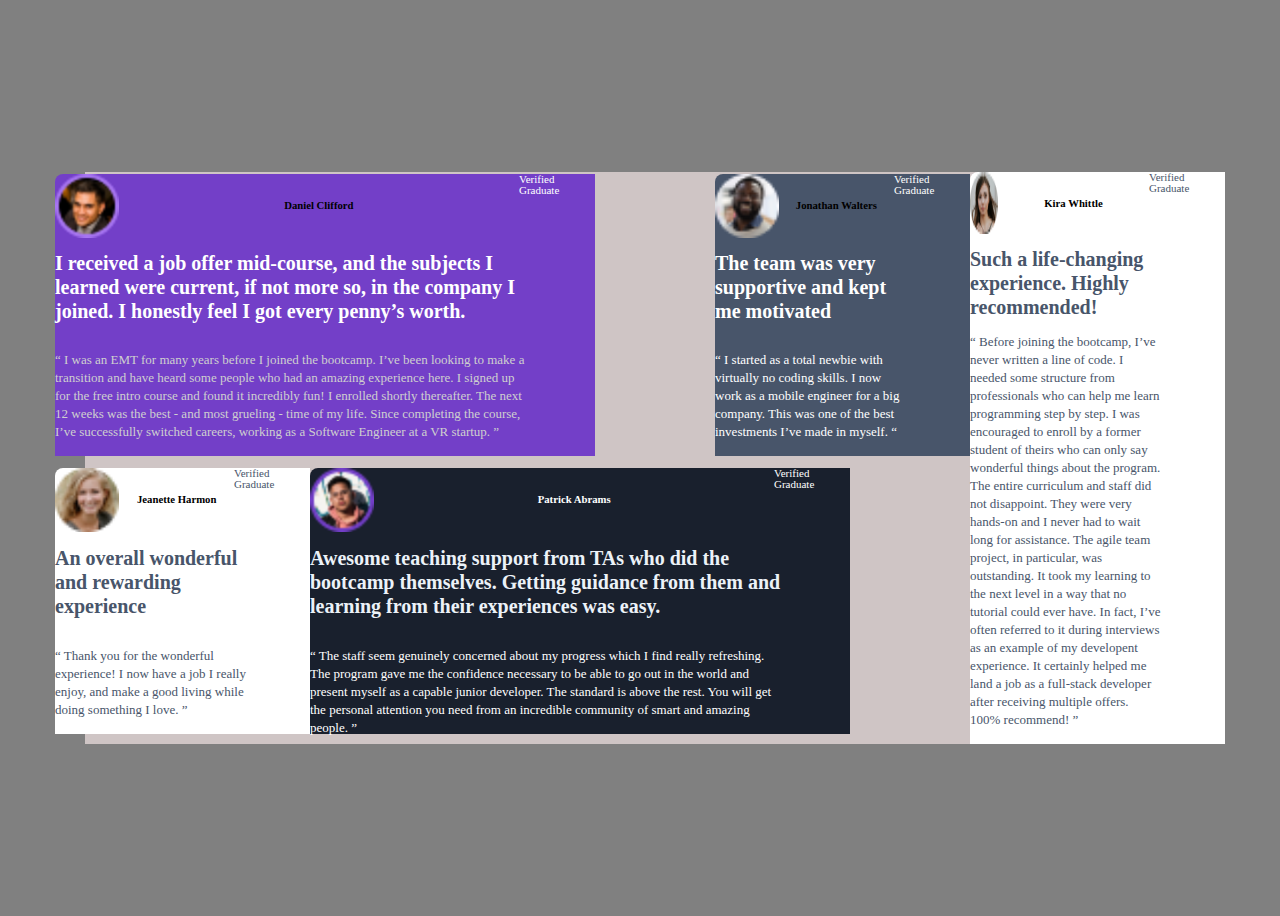
==== idnex.html @ 56b80c27 "hj" ====
<!DOCTYPE html>
<html lang="en">
  <head>
    <meta charset="UTF-8" />
    <meta name="viewport" content="width=device-width, initial-scale=1.0" />
    <link rel="stylesheet" href="style.css" />
    <title>Document</title>
  </head>
  <body>
    <div class="container">
      <div class="boxviol">
        <div class="boxhed">
          <img src="./images/deniel.png" alt="deniel" />
          <h6 class="name">Daniel Clifford</h6>
          <span class="status colorw"> Verified Graduate</span>
        </div>

        <h1 class="heading">
          I received a job offer mid-course, and the subjects I learned were
          current, if not more so, in the company I joined. I honestly feel I
          got every penny’s worth.
        </h1>
        <p class="about">
          “ I was an EMT for many years before I joined the bootcamp. I’ve been
          looking to make a transition and have heard some people who had an
          amazing experience here. I signed up for the free intro course and
          found it incredibly fun! I enrolled shortly thereafter. The next 12
          weeks was the best - and most grueling - time of my life. Since
          completing the course, I’ve successfully switched careers, working as
          a Software Engineer at a VR startup. ”
        </p>
      </div>

      <div class="boxgray">
        <div class="boxhed">
          <img src="./images/jon.png" alt="jon" />
          <h6 class="name">Jonathan Walters</h6>
          <span class="status colorw"> Verified Graduate</span>
        </div>

        <h1 class="heading2">
          The team was very supportive and kept me motivated
        </h1>
        <p class="about2">
          “ I started as a total newbie with virtually no coding skills. I now
          work as a mobile engineer for a big company. This was one of the best
          investments I’ve made in myself. “
        </p>
      </div>
      <div class="boxwhite">
        <div class="boxhed">
          <img src="./images/jen.png" alt="jen" />
          <h6 class="name">Jeanette Harmon</h6>
          <span class="status colorg"> Verified Graduate</span>
        </div>

        <h1 class="heading3">An overall wonderful and rewarding experience</h1>
        <p class="about3">
          “ Thank you for the wonderful experience! I now have a job I really
          enjoy, and make a good living while doing something I love. ”
        </p>
      </div>
      <div class="boxblack">
        <div class="boxhed">
          <img src="./images/patric.png" alt="patric" />
          <h6 class="name" id="color">Patrick Abrams</h6>
          <span class="status colorw"> Verified Graduate</span>
        </div>

        <h1 class="heading4">
          Awesome teaching support from TAs who did the bootcamp themselves.
          Getting guidance from them and learning from their experiences was
          easy.
        </h1>
        <p class="about4">
          “ The staff seem genuinely concerned about my progress which I find
          really refreshing. The program gave me the confidence necessary to be
          able to go out in the world and present myself as a capable junior
          developer. The standard is above the rest. You will get the personal
          attention you need from an incredible community of smart and amazing
          people. ”
        </p>
      </div>
      <div class="boxlarge">
        <div class="boxhed">
          <img src="./images/kira.png" alt="kira" />
          <h6 class="name">Kira Whittle</h6>
          <span class="status colorg"> Verified Graduate</span>
        </div>

        <h1 class="heading5">
          Such a life-changing experience. Highly recommended!
        </h1>
        <p class="about5">
          “ Before joining the bootcamp, I’ve never written a line of code. I
          needed some structure from professionals who can help me learn
          programming step by step. I was encouraged to enroll by a former
          student of theirs who can only say wonderful things about the program.
          The entire curriculum and staff did not disappoint. They were very
          hands-on and I never had to wait long for assistance. The agile team
          project, in particular, was outstanding. It took my learning to the
          next level in a way that no tutorial could ever have. In fact, I’ve
          often referred to it during interviews as an example of my developent
          experience. It certainly helped me land a job as a full-stack
          developer after receiving multiple offers. 100% recommend! ”
        </p>
      </div>
    </div>
  </body>
</html>
---- style.css ----
body {
  height: 100vh;
  display: flex;
  background-color: gray;
  justify-content: center;
  align-items: center;
}

.container {
  width: 1110px;
  height: 572px;
  background-color: rgb(207, 197, 197);
  justify-content: center;
  align-items: center;
  display: grid;
  grid-template-columns: repeat(6, 1fr);
  grid-template-rows: repeat(6, 1fr);
  grid-template-areas: "deniel deniel deniel deniel jon kira" 
  "deniel deniel deniel deniel jon kira"
  "deniel deniel deniel deniel jon kira"
  "jen patric patric patric patric kira"
  "jen patric patric patric patric kira"
  "jen patric patric patric patric kira";
 
}
.boxviol {
  width: 540px;
  height: 282px;
  top: 164px;
  left: 165px;
  gap: 0px;
  border-radius: 8px 0px 0px 0px;
  opacity: 0px;
  background: #733fc8;
  grid-area: deniel;
  display: grid;
}
.boxhed{
    display: flex;
    justify-content: space-between;
}
.name1 {
  width: 73px;
  height: 13px;
  gap: 0px;
  font-size: 13px;
  font-weight: 500;
  line-height: 13px;
  text-align: left;
  color: #ffffff;
}
.status {
  width: 76px;
  height: 11px;
  top: 17px;
  gap: 0px;
  font-size: 11px;
  font-weight: 500;
  line-height: 11px;
  text-align: left;
}
.heading {
  width: 476px;
  height: 72px;
  top: 236px;
  left: 197px;
  gap: 0px;
  font-size: 20px;
  font-weight: 600;
  line-height: 24px;
  text-align: left;
  color: #ffffff;
}
.about {
  width: 476px;
  height: 90px;
  top: 324px;
  left: 197px;
  gap: 0px;
  font-size: 13px;
  font-weight: 500;
  line-height: 18px;
  text-align: left;
  color: #cfcfcf;
}

.boxgray{
    width: 255px;
    height: 282px;
    top: 164px;
    left: 735px;
    border-radius: 8px 0px 0px 0px;
    opacity: 0px;
   background: #48556A;
    grid-area: jon;
    display: grid;

}
.heading2 {
  width: 191px;
  height: 72px;
  top: 236px;
  left: 767px;
  gap: 0px;
  font-size: 20px;
  font-weight: 600;
  line-height: 24px;
  text-align: left;
  color: #ffffff;
}
.about2 {
  width: 191px;
  height: 90px;
  top: 324px;
  left: 767px;
  gap: 0px;
  font-size: 13px;
  font-weight: 500;
  line-height: 18px;
  text-align: left;
  color: #ffffff;
}
.boxwhite{
    width: 255px;
height: 266px;
top: 470px;
left: 165px;
gap: 0px;
border-radius: 8px 0px 0px 0px;
opacity: 0px;
background: #FFFFFF;
grid-area: jen;
display: grid;
}
.heading3{
    width: 191px;
height: 72px;
top: 542px;
left: 197px;
gap: 0px;
font-size: 20px;
font-weight: 600;
line-height: 24px;
text-align: left;
color: #48556A;
}
.about3{
    width: 191px;
height: 72px;
top: 638px;
left: 197px;
gap: 0px;
font-size: 13px;
font-weight: 500;
line-height: 18px;
text-align: left;
color:  #48556A;

}
.boxblack{
    width: 540px;
height: 266px;
top: 470px;
left: 450px;
gap: 0px;
border-radius: 8px 0px 0px 0px;
background: #19202D;
grid-area: patric;
display: grid;
}
.heading4{
    width: 476px;
height: 72px;
top: 542px;
left: 482px;
gap: 0px;
font-size: 20px;
font-weight: 600;
line-height: 24px;
text-align: left;
color:#ECF2F8;

}
.about4{
    width: 476px;
height: 72px;
top: 638px;
left: 482px;
gap: 0px;
font-size: 13px;
font-weight: 500;
line-height: 18px;
text-align: left;
color:  #FFFFFF;

}
.boxlarge{
    width: 255px;
height: 572px;
top: 164px;
left: 1020px;
gap: 0px;
border-radius: 8px 0px 0px 0px;
opacity: 0px;
background: #FFFFFF;
grid-area: kira;
}
.heading5{
    width: 191px;
height: 72px;
top: 236px;
left: 1052px;
gap: 0px;
font-size: 20px;
font-weight: 600;
line-height: 24px;
text-align: left;
color:  #48556A;

}
.about5{
    width: 191px;
height: 378px;
top: 332px;
left: 1052px;
gap: 0px;
font-size: 13px;
font-weight: 500;
line-height: 18px;
text-align: left;
color: #48556A;

}
#color{
    color: white;
}
.colorw{
    color: #FFFFFF;
}
.colorg{
 color: #48556A ;  
}
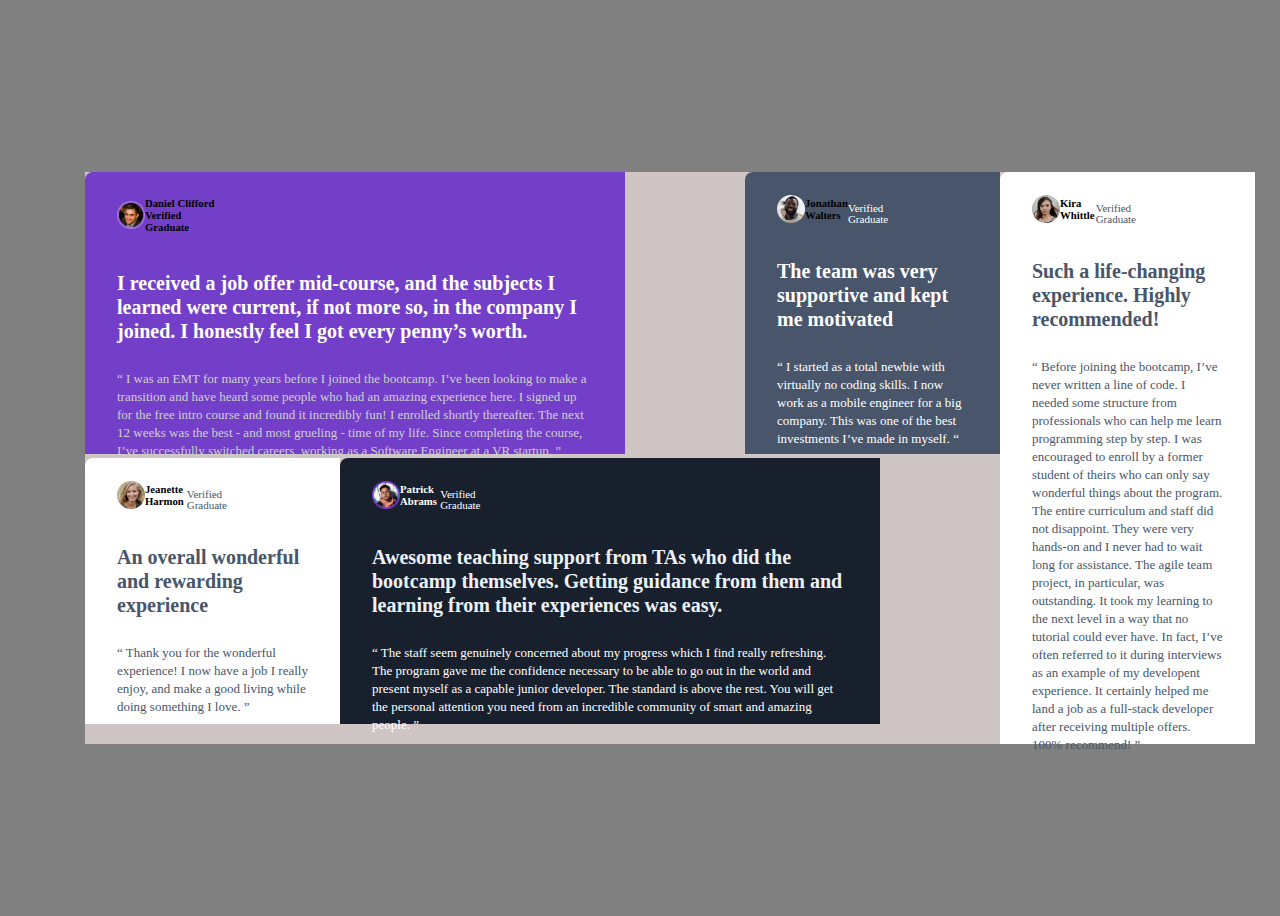
==== commit 4a1da614: "s" ====
--- a/idnex.html
+++ b/idnex.html
@@ -10,9 +10,10 @@
     <div class="container">
       <div class="boxviol">
         <div class="boxhed">
-          <img src="./images/deniel.png" alt="deniel" />
-          <h6 class="name">Daniel Clifford</h6>
-          <span class="status colorw"> Verified Graduate</span>
+          <img src="./images/deniel.png" alt="deniel"  class="img"/>
+          <h6 class="name">Daniel Clifford <br>Verified Graduate
+          </h6>
+          <!-- <span class="status colorw"> Verified Graduate</span> -->
         </div>
 
         <h1 class="heading">
@@ -33,7 +34,7 @@
 
       <div class="boxgray">
         <div class="boxhed">
-          <img src="./images/jon.png" alt="jon" />
+          <img src="./images/jon.png" alt="jon" class="img" />
           <h6 class="name">Jonathan Walters</h6>
           <span class="status colorw"> Verified Graduate</span>
         </div>
@@ -49,7 +50,7 @@
       </div>
       <div class="boxwhite">
         <div class="boxhed">
-          <img src="./images/jen.png" alt="jen" />
+          <img src="./images/jen.png" alt="jen" class="img" />
           <h6 class="name">Jeanette Harmon</h6>
           <span class="status colorg"> Verified Graduate</span>
         </div>
@@ -62,7 +63,7 @@
       </div>
       <div class="boxblack">
         <div class="boxhed">
-          <img src="./images/patric.png" alt="patric" />
+          <img src="./images/patric.png" alt="patric" class="img" />
           <h6 class="name" id="color">Patrick Abrams</h6>
           <span class="status colorw"> Verified Graduate</span>
         </div>
@@ -83,7 +84,7 @@
       </div>
       <div class="boxlarge">
         <div class="boxhed">
-          <img src="./images/kira.png" alt="kira" />
+          <img src="./images/kira.png" alt="kira" class="img" />
           <h6 class="name">Kira Whittle</h6>
           <span class="status colorg"> Verified Graduate</span>
         </div>
--- a/style.css
+++ b/style.css
@@ -10,12 +10,10 @@
   width: 1110px;
   height: 572px;
   background-color: rgb(207, 197, 197);
-  justify-content: center;
-  align-items: center;
   display: grid;
   grid-template-columns: repeat(6, 1fr);
   grid-template-rows: repeat(6, 1fr);
-  grid-template-areas: "deniel deniel deniel deniel jon kira" 
+  grid-template-areas: "deniel deniel deniel deniel jon  kira" 
   "deniel deniel deniel deniel jon kira"
   "deniel deniel deniel deniel jon kira"
   "jen patric patric patric patric kira"
@@ -34,10 +32,14 @@
   background: #733fc8;
   grid-area: deniel;
   display: grid;
+  justify-content: center;
+  align-items: center;
 }
 .boxhed{
     display: flex;
     justify-content: space-between;
+    align-items: center;
+    width: 110px;
 }
 .name1 {
   width: 73px;
@@ -76,12 +78,14 @@
   height: 90px;
   top: 324px;
   left: 197px;
-  gap: 0px;
   font-size: 13px;
   font-weight: 500;
   line-height: 18px;
   text-align: left;
   color: #cfcfcf;
+  justify-content: center;
+  align-items: center;
+  display: grid;
 }
 
 .boxgray{
@@ -94,6 +98,8 @@
    background: #48556A;
     grid-area: jon;
     display: grid;
+    justify-content: center;
+    align-items: center;
 
 }
 .heading2 {
@@ -131,6 +137,8 @@
 background: #FFFFFF;
 grid-area: jen;
 display: grid;
+justify-content: center;
+align-items: center;
 }
 .heading3{
     width: 191px;
@@ -167,6 +175,8 @@
 background: #19202D;
 grid-area: patric;
 display: grid;
+justify-content: center;
+align-items: center;
 }
 .heading4{
     width: 476px;
@@ -204,6 +214,9 @@
 opacity: 0px;
 background: #FFFFFF;
 grid-area: kira;
+display: grid;
+justify-content: center;
+align-items: center;
 }
 .heading5{
     width: 191px;
@@ -239,4 +252,13 @@
 }
 .colorg{
  color: #48556A ;  
+}
+.img{
+    width: 28px;
+height: 28px;
+top: 190px;
+left: 767px;
+gap: 0px;
+opacity: 0px;
+
 }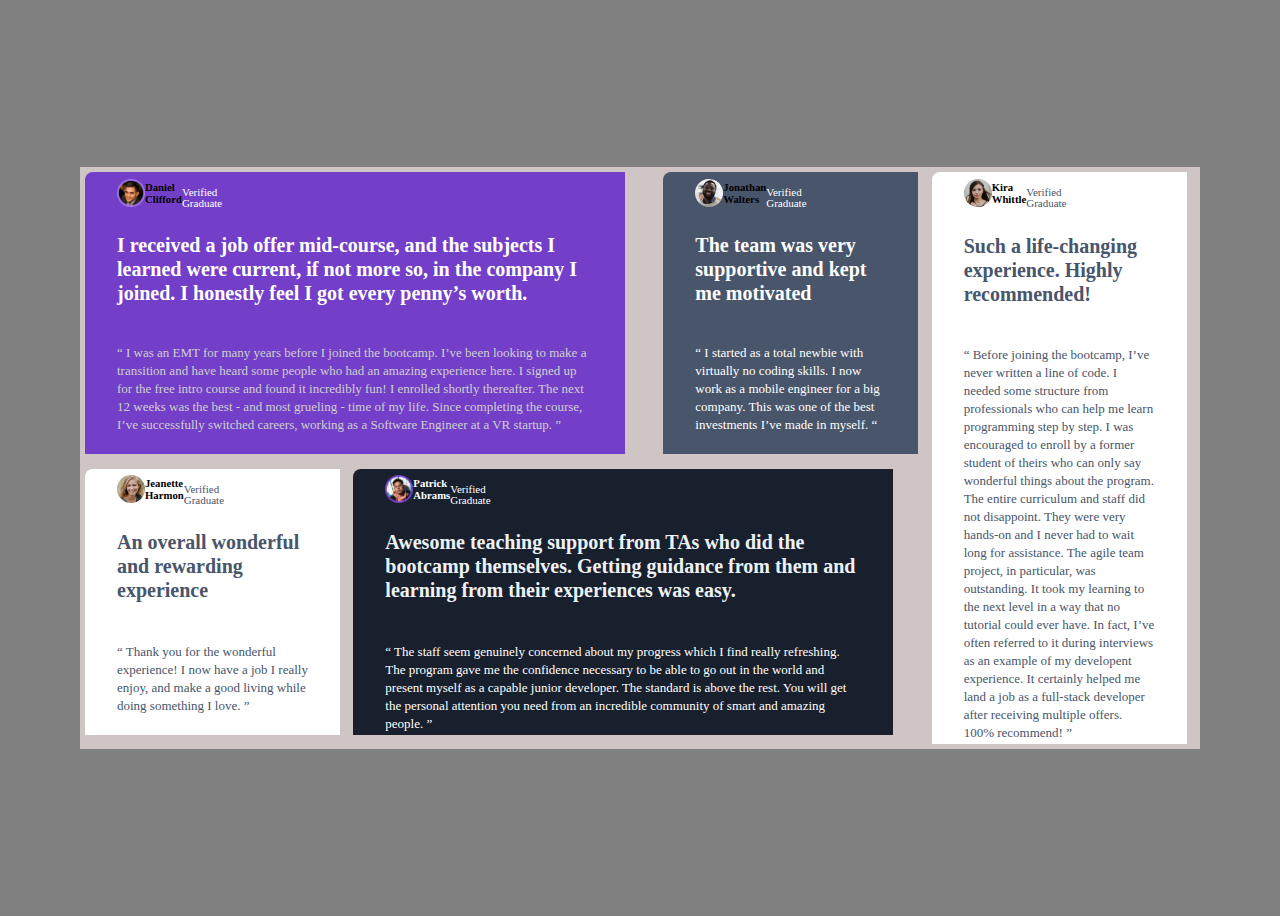
==== commit 3dd8d110: "ch" ====
--- a/idnex.html
+++ b/idnex.html
@@ -11,9 +11,9 @@
       <div class="boxviol">
         <div class="boxhed">
           <img src="./images/deniel.png" alt="deniel"  class="img"/>
-          <h6 class="name">Daniel Clifford <br>Verified Graduate
+          <h6 class="name">Daniel Clifford 
           </h6>
-          <!-- <span class="status colorw"> Verified Graduate</span> -->
+          <span class="status colorw"> Verified Graduate</span>
         </div>
 
         <h1 class="heading">
--- a/style.css
+++ b/style.css
@@ -11,15 +11,14 @@
   height: 572px;
   background-color: rgb(207, 197, 197);
   display: grid;
-  grid-template-columns: repeat(6, 1fr);
-  grid-template-rows: repeat(6, 1fr);
   grid-template-areas: "deniel deniel deniel deniel jon  kira" 
   "deniel deniel deniel deniel jon kira"
   "deniel deniel deniel deniel jon kira"
   "jen patric patric patric patric kira"
   "jen patric patric patric patric kira"
   "jen patric patric patric patric kira";
- 
+ gap: 5px;
+ padding: 5px;
 }
 .boxviol {
   width: 540px;
@@ -40,7 +39,15 @@
     justify-content: space-between;
     align-items: center;
     width: 110px;
-}
+    width: 76px;
+    height: 28px;
+    top: 190px;
+    left: 242px;
+    gap: 0px;
+    opacity: 0px;
+    
+}
+
 .name1 {
   width: 73px;
   height: 13px;
@@ -86,6 +93,7 @@
   justify-content: center;
   align-items: center;
   display: grid;
+  gap: 5px;
 }
 
 .boxgray{
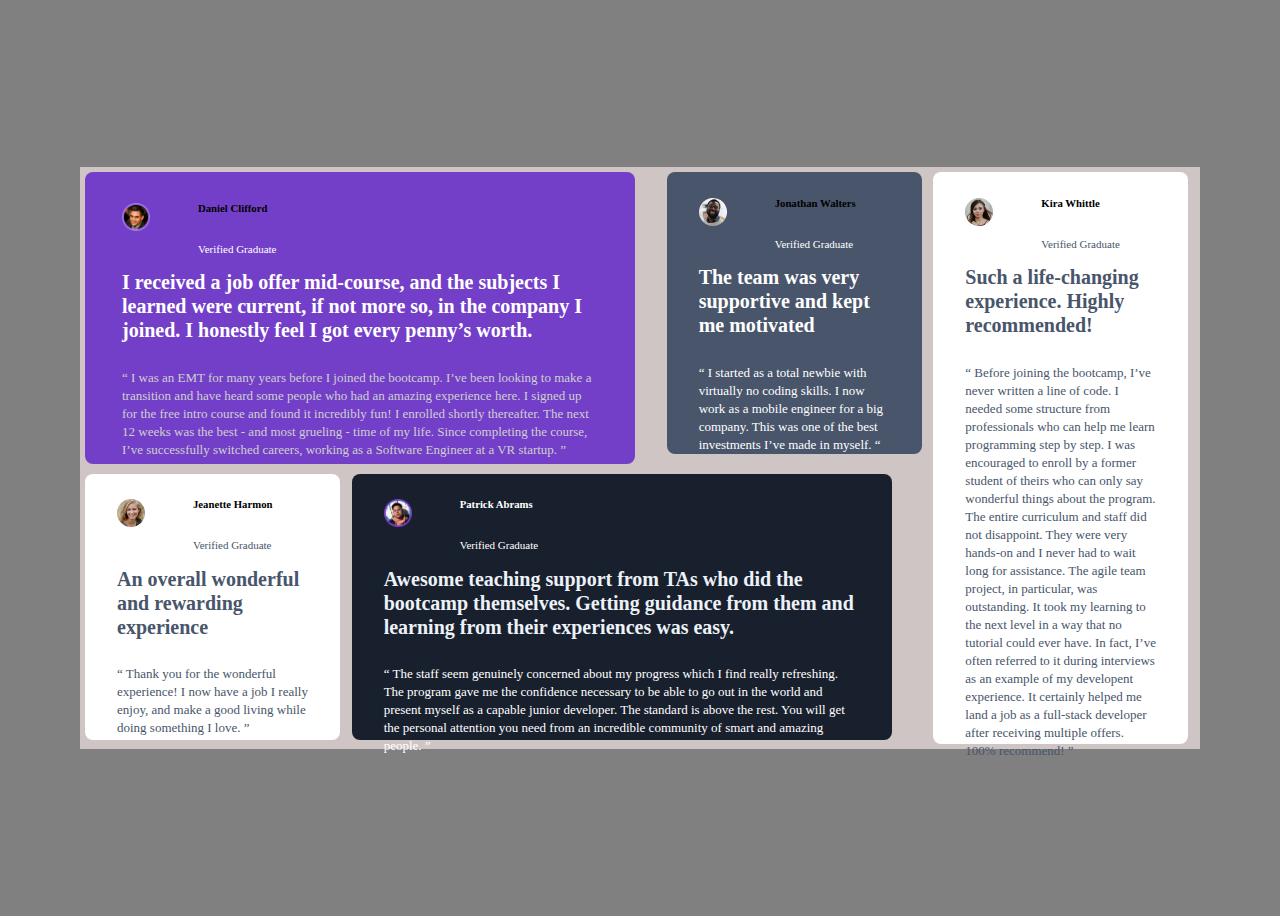
==== commit 8d52be7a: "gg" ====
--- a/idnex.html
+++ b/idnex.html
@@ -9,11 +9,14 @@
   <body>
     <div class="container">
       <div class="boxviol">
-        <div class="boxhed">
-          <img src="./images/deniel.png" alt="deniel"  class="img"/>
-          <h6 class="name">Daniel Clifford 
-          </h6>
-          <span class="status colorw"> Verified Graduate</span>
+        <div class="boxspace">
+          <div class="boxhed">
+            <img src="./images/deniel.png" alt="deniel" class="img" />
+          </div>
+          <div class="child_div">
+            <h6 class="name">Daniel Clifford</h6>
+            <span class="status colorw"> Verified Graduate</span>
+          </div>
         </div>
 
         <h1 class="heading">
@@ -33,12 +36,15 @@
       </div>
 
       <div class="boxgray">
-        <div class="boxhed">
-          <img src="./images/jon.png" alt="jon" class="img" />
-          <h6 class="name">Jonathan Walters</h6>
-          <span class="status colorw"> Verified Graduate</span>
+        <div class="boxspace">
+          <div class="boxhed">
+            <img src="./images/jon.png" alt="jon" class="img" />
+          </div>
+          <div class="child_div">
+            <h6 class="name">Jonathan Walters</h6>
+            <span class="status colorw"> Verified Graduate</span>
+          </div>
         </div>
-
         <h1 class="heading2">
           The team was very supportive and kept me motivated
         </h1>
@@ -49,10 +55,14 @@
         </p>
       </div>
       <div class="boxwhite">
-        <div class="boxhed">
-          <img src="./images/jen.png" alt="jen" class="img" />
-          <h6 class="name">Jeanette Harmon</h6>
-          <span class="status colorg"> Verified Graduate</span>
+        <div class="boxspace">
+          <div class="boxhed">
+            <img src="./images/jen.png" alt="jen" class="img" />
+          </div>
+          <div class="child_div">
+            <h6 class="name">Jeanette Harmon</h6>
+            <span class="status colorg"> Verified Graduate</span>
+          </div>
         </div>
 
         <h1 class="heading3">An overall wonderful and rewarding experience</h1>
@@ -62,10 +72,14 @@
         </p>
       </div>
       <div class="boxblack">
-        <div class="boxhed">
-          <img src="./images/patric.png" alt="patric" class="img" />
-          <h6 class="name" id="color">Patrick Abrams</h6>
-          <span class="status colorw"> Verified Graduate</span>
+        <div class="boxspace">
+          <div class="boxhed">
+            <img src="./images/patric.png" alt="patric" class="img" />
+          </div>
+          <div class="child_div">
+            <h6 class="name" id="color">Patrick Abrams</h6>
+            <span class="status colorw"> Verified Graduate</span>
+          </div>
         </div>
 
         <h1 class="heading4">
@@ -83,10 +97,14 @@
         </p>
       </div>
       <div class="boxlarge">
-        <div class="boxhed">
-          <img src="./images/kira.png" alt="kira" class="img" />
-          <h6 class="name">Kira Whittle</h6>
-          <span class="status colorg"> Verified Graduate</span>
+        <div class="boxspace">
+          <div class="boxhed">
+            <img src="./images/kira.png" alt="kira" class="img" />
+          </div>
+          <div class="child_div">
+            <h6 class="name">Kira Whittle</h6>
+            <span class="status colorg"> Verified Graduate</span>
+          </div>
         </div>
 
         <h1 class="heading5">
--- a/style.css
+++ b/style.css
@@ -26,25 +26,23 @@
   top: 164px;
   left: 165px;
   gap: 0px;
-  border-radius: 8px 0px 0px 0px;
+  border-radius: 8px;
   opacity: 0px;
   background: #733fc8;
   grid-area: deniel;
   display: grid;
   justify-content: center;
   align-items: center;
+  padding: 5px;
+ 
 }
 .boxhed{
     display: flex;
     justify-content: space-between;
     align-items: center;
-    width: 110px;
     width: 76px;
     height: 28px;
-    top: 190px;
-    left: 242px;
-    gap: 0px;
-    opacity: 0px;
+    
     
 }
 
@@ -101,7 +99,7 @@
     height: 282px;
     top: 164px;
     left: 735px;
-    border-radius: 8px 0px 0px 0px;
+    border-radius: 8px ;
     opacity: 0px;
    background: #48556A;
     grid-area: jon;
@@ -140,7 +138,7 @@
 top: 470px;
 left: 165px;
 gap: 0px;
-border-radius: 8px 0px 0px 0px;
+border-radius: 8px ;
 opacity: 0px;
 background: #FFFFFF;
 grid-area: jen;
@@ -179,7 +177,7 @@
 top: 470px;
 left: 450px;
 gap: 0px;
-border-radius: 8px 0px 0px 0px;
+border-radius: 8px ;
 background: #19202D;
 grid-area: patric;
 display: grid;
@@ -218,7 +216,7 @@
 top: 164px;
 left: 1020px;
 gap: 0px;
-border-radius: 8px 0px 0px 0px;
+border-radius: 8px ;
 opacity: 0px;
 background: #FFFFFF;
 grid-area: kira;
@@ -269,4 +267,15 @@
 gap: 0px;
 opacity: 0px;
 
+}
+.child_div{
+    margin: 0;
+    padding: 0;
+
+}
+.boxspace{
+    display: flex;
+    justify-content: flex-start;
+    align-items: center;
+    
 }